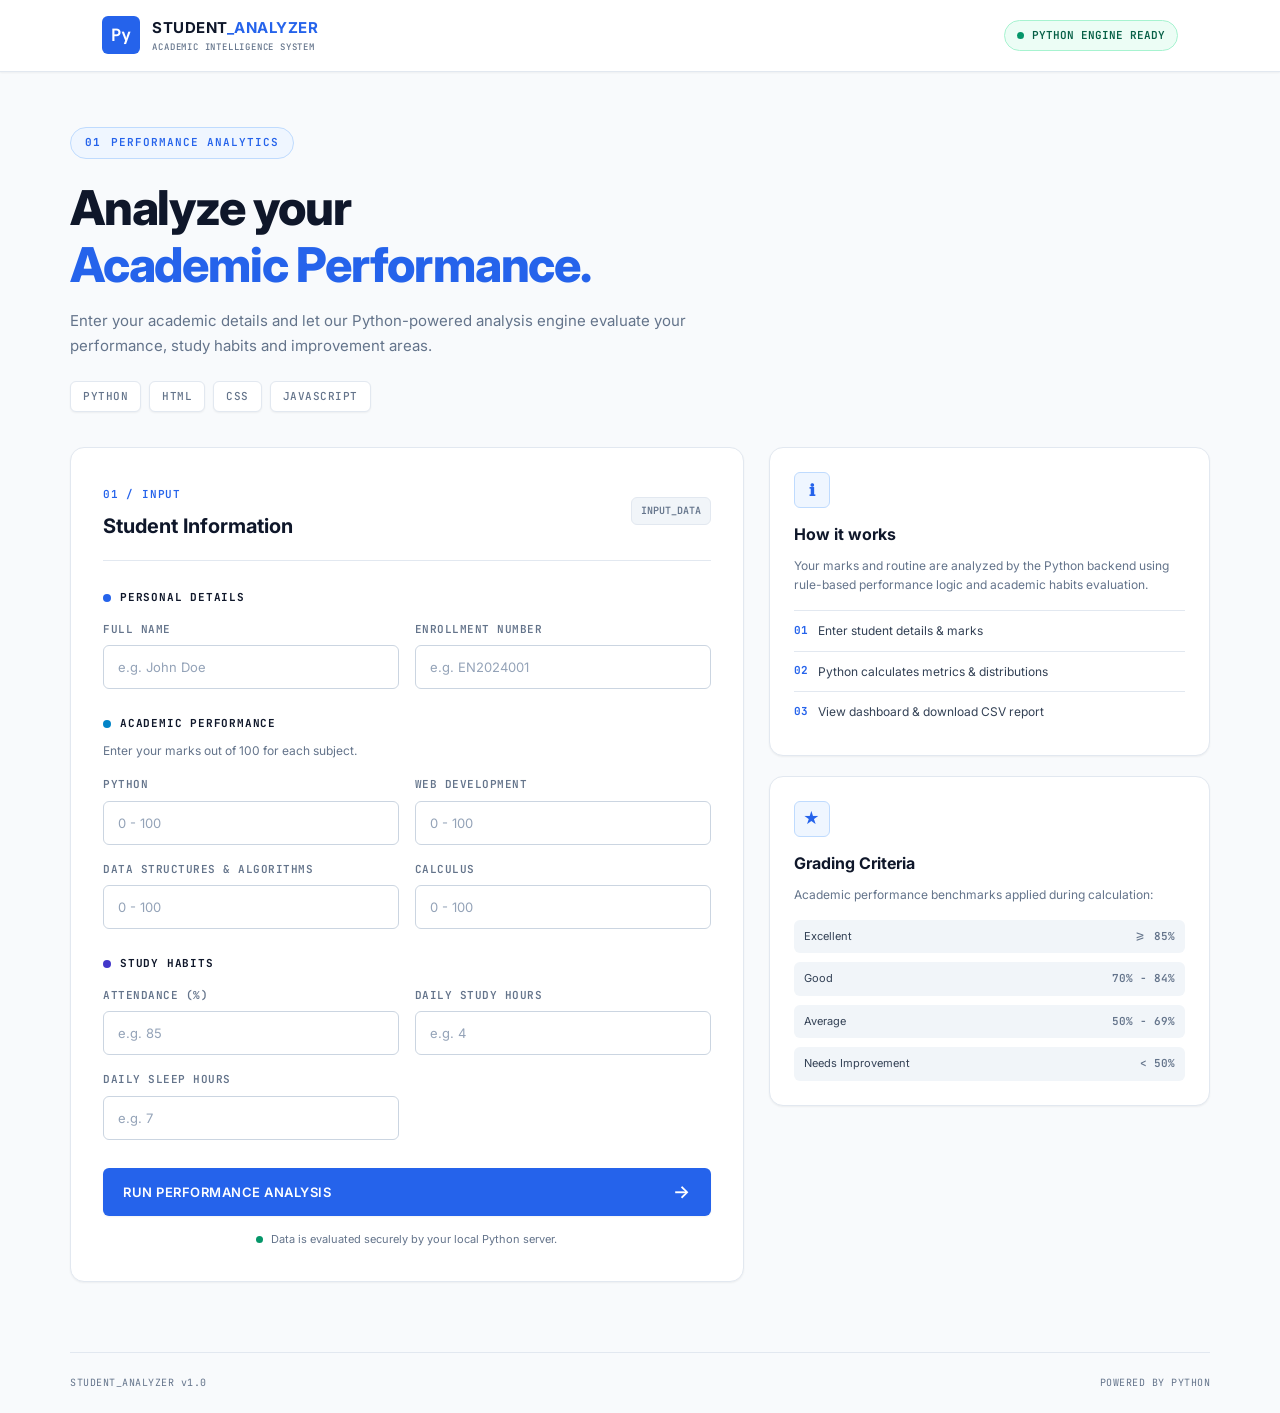
==== static/index.html @ 6b991721 "Add files via upload" ====
<!DOCTYPE html>
<html lang="en">

<head>
    <meta charset="UTF-8">
    <meta name="viewport" content="width=device-width, initial-scale=1.0">

    <title>Student Performance Analyzer</title>

    <link rel="stylesheet" href="style.css">

    <link
        href="https://fonts.googleapis.com/css2?family=Inter:wght@400;500;600;700;800&family=JetBrains+Mono:wght@400;500;600&display=swap"
        rel="stylesheet">
</head>

<body>

    <!-- NAVBAR -->
    <nav class="navbar">
        <div class="brand">
            <div class="brand-icon">Py</div>

            <div>
                <h2>STUDENT<span>_ANALYZER</span></h2>
                <small>ACADEMIC INTELLIGENCE SYSTEM</small>
            </div>
        </div>

        <div class="nav-status">
            <span class="live-dot"></span>
            PYTHON ENGINE READY
        </div>
    </nav>


    <main class="container">

        <!-- HERO SECTION -->
        <section class="hero">

            <div class="terminal-tag">
                <span>01</span>
                PERFORMANCE ANALYTICS
            </div>

            <h1>
                Analyze your <br>
                <span class="gradient-text">Academic Performance.</span>
            </h1>

            <p class="subtitle">
                Enter your academic details and let our Python-powered
                analysis engine evaluate your performance, study habits
                and improvement areas.
            </p>

            <div class="tech-stack">
                <span>PYTHON</span>
                <span>HTML</span>
                <span>CSS</span>
                <span>JAVASCRIPT</span>
            </div>

        </section>


        <!-- MAIN CONTENT -->
        <section class="main-layout">

            <!-- STUDENT FORM -->
            <div class="card form-card">

                <div class="section-heading">
                    <div>
                        <span class="section-number">01 / INPUT</span>
                        <h2>Student Information</h2>
                    </div>

                    <span class="code-label">INPUT_DATA</span>
                </div>


                <form id="studentForm">

                    <!-- PERSONAL DETAILS -->
                    <div class="form-section-title">
                        <span class="section-dot"></span>
                        PERSONAL DETAILS
                    </div>

                    <div class="form-grid">

                        <div class="field">
                            <label for="name">FULL NAME</label>
                            <input type="text" id="name" name="name" placeholder="e.g. John Doe" autocomplete="name" required>
                        </div>

                        <div class="field">
                            <label for="enrollment">ENROLLMENT NUMBER</label>
                            <input type="text" id="enrollment" name="enrollment" placeholder="e.g. EN2024001" autocomplete="off" required>
                        </div>

                    </div>


                    <!-- SUBJECT MARKS -->
                    <div class="form-section-title">
                        <span class="section-dot blue"></span>
                        ACADEMIC PERFORMANCE
                    </div>

                    <p class="helper">
                        Enter your marks out of 100 for each subject.
                    </p>

                    <div class="form-grid">

                        <div class="field">
                            <label for="python">PYTHON</label>
                            <input type="number" id="python" name="Python" placeholder="0 - 100" min="0" max="100"
                                step="0.01" required>
                        </div>

                        <div class="field">
                            <label for="web_development">WEB DEVELOPMENT</label>
                            <input type="number" id="web_development" name="Web Development" placeholder="0 - 100"
                                min="0" max="100" step="0.01" required>
                        </div>

                        <div class="field">
                            <label for="dsa">DATA STRUCTURES &amp; ALGORITHMS</label>
                            <input type="number" id="dsa" name="DSA" placeholder="0 - 100" min="0" max="100" step="0.01"
                                required>
                        </div>

                        <div class="field">
                            <label for="calculus">CALCULUS</label>
                            <input type="number" id="calculus" name="Calculus" placeholder="0 - 100" min="0" max="100"
                                step="0.01" required>
                        </div>

                    </div>


                    <!-- STUDY HABITS -->
                    <div class="form-section-title">
                        <span class="section-dot purple"></span>
                        STUDY HABITS
                    </div>

                    <div class="form-grid">

                        <div class="field">
                            <label for="attendance">ATTENDANCE (%)</label>
                            <input type="number" id="attendance" name="attendance" placeholder="e.g. 85" min="0"
                                max="100" step="0.01" required>
                        </div>

                        <div class="field">
                            <label for="study_hours">DAILY STUDY HOURS</label>
                            <input type="number" id="study_hours" name="study_hours" placeholder="e.g. 4" min="0"
                                max="24" step="0.5" required>
                        </div>

                        <div class="field">
                            <label for="sleep_hours">DAILY SLEEP HOURS</label>
                            <input type="number" id="sleep_hours" name="sleep_hours" placeholder="e.g. 7" min="0"
                                max="24" step="0.5" required>
                        </div>

                    </div>


                    <!-- ERROR MESSAGE -->
                    <div id="errorMessage" class="error-message"></div>


                    <!-- SUBMIT BUTTON -->
                    <button type="submit" class="button" id="analyzeButton">
                        <span>RUN PERFORMANCE ANALYSIS</span>
                        <span class="button-arrow">→</span>
                    </button>

                    <p class="form-note">
                        <span class="live-dot"></span>
                        Data is evaluated securely by your local Python server.
                    </p>

                </form>

            </div>


            <!-- SIDE PANEL -->
            <aside class="side-panel">

                <div class="info-card">
                    <div class="info-icon">ℹ</div>
                    <h3>How it works</h3>
                    <p>
                        Your marks and routine are analyzed by the Python backend
                        using rule-based performance logic and academic habits evaluation.
                    </p>

                    <div class="mini-info">
                        <span>01</span> Enter student details &amp; marks
                    </div>

                    <div class="mini-info">
                        <span>02</span> Python calculates metrics &amp; distributions
                    </div>

                    <div class="mini-info">
                        <span>03</span> View dashboard &amp; download CSV report
                    </div>
                </div>

                <div class="info-card">
                    <div class="info-icon">★</div>
                    <h3>Grading Criteria</h3>
                    <p>
                        Academic performance benchmarks applied during calculation:
                    </p>

                    <div class="criteria-list">
                        <div class="criteria-row">
                            <span>Excellent</span>
                            <span class="criteria-score">&gt;= 85%</span>
                        </div>
                        <div class="criteria-row">
                            <span>Good</span>
                            <span class="criteria-score">70% - 84%</span>
                        </div>
                        <div class="criteria-row">
                            <span>Average</span>
                            <span class="criteria-score">50% - 69%</span>
                        </div>
                        <div class="criteria-row">
                            <span>Needs Improvement</span>
                            <span class="criteria-score">&lt; 50%</span>
                        </div>
                    </div>
                </div>

            </aside>

        </section>


        <!-- FOOTER -->
        <footer class="footer">
            <span>STUDENT_ANALYZER v1.0</span>
            <span>POWERED BY PYTHON</span>
        </footer>

    </main>


    <!-- JAVASCRIPT -->
    <script src="app.js"></script>

</body>

</html>
---- static/style.css ----
/* =====================================
   STUDENT PERFORMANCE ANALYZER
   CLEAN & PROFESSIONAL STYLESHEET
   Static, simple, and high-readability design
===================================== */

:root {
    /* Background & Surfaces */
    --bg: #f8fafc;
    --card: #ffffff;
    --card-subtle: #f1f5f9;
    --card-hover: #f8fafc;
    --border: #e2e8f0;
    --border-hover: #cbd5e1;
    --border-focus: #2563eb;

    /* Typography */
    --text: #0f172a;
    --text-body: #334155;
    --muted: #64748b;
    --muted-light: #94a3b8;

    /* Primary Accent (Classic Slate Blue) */
    --primary: #2563eb;
    --primary-hover: #1d4ed8;
    --primary-light: #eff6ff;
    --primary-border: #bfdbfe;

    /* Status Colors (Solid, calm & standard) */
    --success: #059669;
    --success-light: #ecfdf5;
    --success-border: #a7f3d0;
    --success-text: #065f46;

    --info: #0284c7;
    --info-light: #f0f9ff;
    --info-border: #bae6fd;
    --info-text: #0369a1;

    --warning: #d97706;
    --warning-light: #fffbeb;
    --warning-border: #fde68a;
    --warning-text: #92400e;

    --danger: #dc2626;
    --danger-light: #fef2f2;
    --danger-border: #fecaca;
    --danger-text: #991b1b;

    /* Subject Distribution Palette */
    --subj-python: #4338ca;
    --subj-web: #0284c7;
    --subj-dsa: #059669;
    --subj-calc: #d97706;
    --chart-track: #e2e8f0;

    /* Fonts & Radii */
    --font: "Inter", -apple-system, BlinkMacSystemFont, "Segoe UI", Roboto, sans-serif;
    --mono: "JetBrains Mono", Consolas, Menlo, monospace;
    --radius-sm: 6px;
    --radius-md: 10px;
    --radius-lg: 14px;

    /* Shadows */
    --shadow-sm: 0 1px 2px 0 rgba(0, 0, 0, 0.05);
    --shadow-md: 0 4px 6px -1px rgba(0, 0, 0, 0.06), 0 2px 4px -2px rgba(0, 0, 0, 0.04);
    --shadow-lg: 0 10px 15px -3px rgba(0, 0, 0, 0.08), 0 4px 6px -4px rgba(0, 0, 0, 0.03);
}

* {
    margin: 0;
    padding: 0;
    box-sizing: border-box;
}

html {
    scroll-behavior: smooth;
}

body {
    background-color: var(--bg);
    color: var(--text-body);
    font-family: var(--font);
    min-height: 100vh;
    line-height: 1.6;
    overflow-x: hidden;
    -webkit-font-smoothing: antialiased;
}


/* =====================================
   NAVBAR
===================================== */

.navbar {
    height: 72px;
    width: 100%;
    padding: 0 8%;
    display: flex;
    align-items: center;
    justify-content: space-between;

    border-bottom: 1px solid var(--border);
    background: #ffffff;
    box-shadow: var(--shadow-sm);

    position: sticky;
    top: 0;
    z-index: 100;
}

.brand {
    display: flex;
    align-items: center;
    gap: 12px;
    text-decoration: none;
    color: inherit;
}

.brand-icon {
    width: 38px;
    height: 38px;
    border-radius: var(--radius-sm);

    display: grid;
    place-items: center;

    font-family: var(--mono);
    font-weight: 700;
    font-size: 17px;

    color: #ffffff;
    background: var(--primary);
}

.brand h2 {
    font-size: 15px;
    letter-spacing: 0.5px;
    font-weight: 700;
    color: var(--text);
}

.brand h2 span {
    color: var(--primary);
}

.brand small {
    display: block;
    color: var(--muted);
    font-family: var(--mono);
    font-size: 9px;
    letter-spacing: 0.8px;
    font-weight: 500;
}

.nav-status {
    display: inline-flex;
    align-items: center;
    gap: 8px;

    font-family: var(--mono);
    font-size: 11px;
    font-weight: 600;
    color: var(--success-text);

    background: var(--success-light);
    border: 1px solid var(--success-border);
    padding: 6px 12px;
    border-radius: 9999px;
}

.live-dot {
    height: 7px;
    width: 7px;
    border-radius: 50%;
    display: inline-block;
    background: var(--success);
}


/* =====================================
   MAIN CONTAINER
===================================== */

.container {
    width: min(1140px, 92%);
    margin: 0 auto;
}


/* =====================================
   HERO SECTION
===================================== */

.hero {
    padding: 55px 0 35px;
    max-width: 800px;
}

.terminal-tag {
    display: inline-flex;
    align-items: center;
    gap: 10px;

    color: var(--primary);
    font-family: var(--mono);
    font-size: 11px;
    font-weight: 600;
    letter-spacing: 1px;

    border: 1px solid var(--primary-border);
    background: var(--primary-light);

    padding: 6px 14px;
    border-radius: 9999px;
    margin-bottom: 20px;
}

.terminal-tag span {
    color: var(--primary);
    font-weight: 700;
}

.hero h1 {
    font-size: clamp(32px, 4.5vw, 48px);
    line-height: 1.2;
    letter-spacing: -1.2px;
    font-weight: 800;
    color: var(--text);
}

.gradient-text {
    color: var(--primary);
}

.subtitle {
    margin-top: 14px;
    max-width: 640px;
    color: var(--muted);
    font-size: 15px;
    line-height: 1.7;
}

.tech-stack {
    display: flex;
    flex-wrap: wrap;
    gap: 8px;
    margin-top: 22px;
}

.tech-stack span {
    font-family: var(--mono);
    font-size: 11px;
    letter-spacing: 0.5px;
    font-weight: 500;

    padding: 6px 12px;
    color: var(--muted);

    border: 1px solid var(--border);
    background: var(--card);
    border-radius: var(--radius-sm);
    box-shadow: var(--shadow-sm);
}


/* =====================================
   MAIN LAYOUT (Form + Guidelines Panel)
===================================== */

.main-layout {
    display: grid;
    grid-template-columns: minmax(0, 1.45fr) minmax(280px, 0.95fr);
    gap: 25px;
    align-items: start;
    padding-bottom: 60px;
}


/* =====================================
   CARDS
===================================== */

.card {
    background: var(--card);
    border: 1px solid var(--border);
    border-radius: var(--radius-lg);
    box-shadow: var(--shadow-sm);
}

.form-card {
    padding: 32px;
}

.section-heading {
    display: flex;
    align-items: center;
    justify-content: space-between;
    gap: 15px;
    margin-bottom: 28px;
    border-bottom: 1px solid var(--border);
    padding-bottom: 18px;
}

.section-number {
    font-family: var(--mono);
    color: var(--primary);
    font-size: 11px;
    font-weight: 600;
    letter-spacing: 0.8px;
}

.section-heading h2 {
    font-size: 20px;
    font-weight: 700;
    color: var(--text);
    margin-top: 4px;
}

.code-label {
    color: var(--muted);
    background: var(--card-subtle);
    border: 1px solid var(--border);
    border-radius: var(--radius-sm);
    padding: 5px 9px;

    font-family: var(--mono);
    font-size: 10px;
    font-weight: 600;
}


/* =====================================
   FORM
===================================== */

.form-section-title {
    display: flex;
    align-items: center;
    gap: 9px;

    font-family: var(--mono);
    font-size: 11px;
    font-weight: 700;
    letter-spacing: 0.8px;

    color: var(--text);
    margin: 26px 0 14px;
}

.section-dot {
    height: 8px;
    width: 8px;
    background: var(--primary);
    border-radius: 50%;
}

.section-dot.blue {
    background: var(--info);
}

.section-dot.purple {
    background: var(--subj-python);
}

.helper {
    color: var(--muted);
    font-size: 12px;
    margin-top: -6px;
    margin-bottom: 16px;
}

.form-grid {
    display: grid;
    grid-template-columns: repeat(2, minmax(0, 1fr));
    gap: 16px;
}

.field {
    display: flex;
    flex-direction: column;
    gap: 7px;
}

.field label {
    font-family: var(--mono);
    font-size: 11px;
    font-weight: 600;
    color: var(--muted);
    letter-spacing: 0.5px;
}

.field input {
    width: 100%;
    height: 44px;

    background: #ffffff;
    border: 1px solid var(--border-hover);
    border-radius: var(--radius-sm);

    color: var(--text);
    padding: 0 14px;

    font-family: var(--font);
    font-size: 13px;

    outline: none;
    transition: border-color 0.2s, box-shadow 0.2s;
}

.field input::placeholder {
    color: var(--muted-light);
}

.field input:hover {
    border-color: #94a3b8;
}

.field input:focus {
    border-color: var(--primary);
    box-shadow: 0 0 0 3px rgba(37, 99, 235, 0.12);
}


/* =====================================
   SUBMIT BUTTON
===================================== */

.button {
    width: 100%;
    height: 48px;

    margin-top: 28px;
    padding: 0 20px;

    display: flex;
    align-items: center;
    justify-content: space-between;

    border: none;
    border-radius: var(--radius-sm);

    background: var(--primary);
    color: #ffffff;

    font-family: var(--font);
    font-size: 13px;
    font-weight: 600;
    letter-spacing: 0.5px;

    cursor: pointer;
    transition: background-color 0.2s, transform 0.15s, box-shadow 0.2s;
    box-shadow: var(--shadow-sm);
}

.button:hover {
    background: var(--primary-hover);
    box-shadow: var(--shadow-md);
}

.button:active {
    transform: translateY(1px);
}

.button:disabled {
    background: #94a3b8;
    cursor: not-allowed;
    box-shadow: none;
}

.button-arrow {
    font-size: 18px;
    line-height: 1;
}

.form-note {
    display: flex;
    align-items: center;
    justify-content: center;
    gap: 8px;

    color: var(--muted);
    font-size: 11px;
    margin-top: 15px;
}


/* =====================================
   ERROR MESSAGE
===================================== */

.error-message {
    display: none;
    color: var(--danger-text);

    background: var(--danger-light);
    border: 1px solid var(--danger-border);

    padding: 12px 16px;
    margin-top: 18px;

    font-size: 13px;
    line-height: 1.5;
    border-radius: var(--radius-sm);
    font-weight: 500;
}

.error-message.show {
    display: block;
}


/* =====================================
   SIDE PANEL (Guidelines & Criteria)
===================================== */

.side-panel {
    display: flex;
    flex-direction: column;
    gap: 20px;
}

.info-card {
    background: var(--card);
    border: 1px solid var(--border);
    border-radius: var(--radius-lg);
    padding: 24px;
    box-shadow: var(--shadow-sm);
}

.info-icon {
    width: 36px;
    height: 36px;

    display: grid;
    place-items: center;

    border-radius: var(--radius-sm);
    color: var(--primary);
    background: var(--primary-light);
    border: 1px solid var(--primary-border);

    font-size: 16px;
    font-weight: 700;
}

.info-card h3 {
    margin: 14px 0 8px;
    font-size: 16px;
    font-weight: 700;
    color: var(--text);
}

.info-card > p {
    color: var(--muted);
    font-size: 12px;
    line-height: 1.6;
    margin-bottom: 16px;
}

.mini-info {
    display: flex;
    align-items: center;
    gap: 10px;

    padding: 10px 0;
    border-top: 1px solid var(--border);

    color: var(--text-body);
    font-size: 12px;
}

.mini-info span {
    font-family: var(--mono);
    color: var(--primary);
    font-weight: 700;
    font-size: 11px;
}

.criteria-list {
    display: flex;
    flex-direction: column;
    gap: 9px;
    margin-top: 14px;
}

.criteria-row {
    display: flex;
    align-items: center;
    justify-content: space-between;
    padding: 8px 10px;
    border-radius: var(--radius-sm);
    background: var(--card-subtle);
    font-size: 11px;
}

.criteria-score {
    font-family: var(--mono);
    font-weight: 600;
    color: var(--muted);
}


/* =====================================
   RESULT DASHBOARD
===================================== */

.result-container {
    padding-top: 10px;
}

.result-hero {
    padding: 45px 0 25px;
}

.result-hero h1 {
    font-size: clamp(30px, 4vw, 44px);
    margin-top: 4px;
    letter-spacing: -1px;
    font-weight: 800;
    color: var(--text);
}


/* STUDENT DETAILS CARD */

.student-card {
    display: flex;
    align-items: center;
    gap: 18px;
    padding: 22px 26px;
    margin-bottom: 22px;

    background: var(--card);
    border: 1px solid var(--border);
    border-radius: var(--radius-lg);
    box-shadow: var(--shadow-sm);
}

.student-avatar {
    width: 52px;
    height: 52px;
    flex-shrink: 0;

    display: grid;
    place-items: center;

    border-radius: var(--radius-md);
    background: var(--primary);

    color: #ffffff;
    font-size: 21px;
    font-weight: 700;
}

.student-details {
    flex: 1;
    min-width: 0;
}

.student-details h2 {
    font-size: 19px;
    font-weight: 700;
    color: var(--text);
    margin: 3px 0;
    overflow-wrap: anywhere;
}

.student-details p {
    color: var(--muted);
    font-family: var(--mono);
    font-size: 12px;
    overflow-wrap: anywhere;
}

.status-pill {
    display: inline-flex;
    align-items: center;
    justify-content: center;

    padding: 6px 12px;
    border-radius: var(--radius-sm);

    font-family: var(--mono);
    font-size: 10px;
    font-weight: 700;
    letter-spacing: 0.5px;

    color: var(--muted);
    background: var(--card-subtle);
    border: 1px solid var(--border);
}

.status-pill.excellent {
    color: var(--success-text);
    background: var(--success-light);
    border-color: var(--success-border);
}

.status-pill.good {
    color: var(--primary);
    background: var(--primary-light);
    border-color: var(--primary-border);
}

.status-pill.average {
    color: var(--warning-text);
    background: var(--warning-light);
    border-color: var(--warning-border);
}

.status-pill.needs-work,
.status-pill.needs-improvement {
    color: var(--danger-text);
    background: var(--danger-light);
    border-color: var(--danger-border);
}


/* STATS */

.stats-grid {
    display: grid;
    grid-template-columns: repeat(4, minmax(0, 1fr));
    gap: 16px;
    margin-bottom: 22px;
}

.stat-card {
    min-width: 0;
    padding: 20px 18px;

    background: var(--card);
    border: 1px solid var(--border);
    border-radius: var(--radius-md);
    box-shadow: var(--shadow-sm);

    transition: border-color 0.2s, box-shadow 0.2s;
}

.stat-card:hover {
    border-color: var(--border-hover);
    box-shadow: var(--shadow-md);
}

.stat-label {
    color: var(--muted);
    font-family: var(--mono);
    font-size: 10px;
    font-weight: 600;
    letter-spacing: 0.6px;
}

.stat-value {
    font-size: clamp(22px, 2.5vw, 28px);
    font-weight: 800;
    color: var(--text);
    margin: 10px 0 6px;
    overflow-wrap: anywhere;
}

.stat-subject {
    font-size: clamp(16px, 1.8vw, 21px);
    color: var(--primary);
}

.stat-note {
    color: var(--muted-light);
    font-size: 11px;
}


/* OVERALL PROGRESS */

.total-summary {
    padding: 24px 26px;
    margin-bottom: 22px;
}

.summary-top {
    display: flex;
    justify-content: space-between;
    align-items: center;
    gap: 15px;
    margin-bottom: 18px;
}

.summary-top h2 {
    font-size: 18px;
    font-weight: 700;
    color: var(--text);
    margin-top: 4px;
}

.summary-percent {
    font-size: 22px;
    font-weight: 800;
    color: var(--primary);
    font-family: var(--mono);
}

.progress-track {
    width: 100%;
    height: 10px;
    background: var(--chart-track);
    border-radius: 9999px;
    overflow: hidden;
}

.progress-fill {
    height: 100%;
    width: 0%;
    background: var(--primary);
    border-radius: 9999px;
    transition: width 0.8s ease;
}

.summary-bottom {
    display: flex;
    justify-content: space-between;
    margin-top: 8px;
    color: var(--muted);
    font-family: var(--mono);
    font-size: 10px;
}


/* CHARTS */

.charts-grid {
    display: grid;
    grid-template-columns: repeat(2, minmax(0, 1fr));
    gap: 20px;
    margin-bottom: 22px;
}

.chart-card {
    min-width: 0;
    padding: 24px;
}

.chart-card .section-heading {
    margin-bottom: 12px;
    border-bottom: none;
    padding-bottom: 0;
}

.chart-card .section-heading h2 {
    font-size: 17px;
}

.pie-wrap {
    display: flex;
    justify-content: center;
    padding: 15px 0 20px;
}

.pie-chart {
    width: 180px;
    height: 180px;
    border-radius: 50%;

    display: grid;
    place-items: center;
    position: relative;
    border: 1px solid var(--border);
}

.pie-chart::before {
    content: "";
    position: absolute;
    width: 120px;
    height: 120px;
    border-radius: 50%;
    background: #ffffff;
    box-shadow: inset 0 1px 3px rgba(0, 0, 0, 0.05);
}

.chart-center {
    position: relative;
    z-index: 1;
    display: flex;
    flex-direction: column;
    align-items: center;
}

.chart-center strong {
    font-size: 24px;
    font-weight: 800;
    color: var(--text);
    font-family: var(--mono);
}

.chart-center span {
    margin-top: 3px;
    color: var(--muted);
    font-family: var(--mono);
    font-size: 9px;
    letter-spacing: 0.6px;
    font-weight: 600;
}

.chart-legend {
    display: flex;
    flex-direction: column;
    gap: 10px;
}

.legend-item {
    display: flex;
    align-items: center;
    gap: 9px;
    color: var(--text-body);
    font-size: 12px;
    min-width: 0;
}

.legend-item strong {
    margin-left: auto;
    color: var(--text);
    font-family: var(--mono);
    font-size: 11px;
}

.legend-dot {
    width: 10px;
    height: 10px;
    flex-shrink: 0;
    border-radius: 3px;
}

.attendance-dot {
    background: var(--success);
}

.remaining-dot {
    background: var(--chart-track);
}


/* SUBJECT TABLE */

.table-card {
    padding: 26px;
    margin-bottom: 22px;
}

.table-wrap {
    width: 100%;
    overflow-x: auto;
}

table {
    width: 100%;
    border-collapse: collapse;
    min-width: 530px;
    text-align: left;
}

th {
    color: var(--muted);
    font-family: var(--mono);
    font-size: 10px;
    font-weight: 700;
    letter-spacing: 0.6px;
    padding: 14px 12px;
    border-bottom: 2px solid var(--border);
    background: var(--card-subtle);
}

td {
    padding: 15px 12px;
    font-size: 13px;
    border-bottom: 1px solid var(--border);
    color: var(--text-body);
}

td:first-child {
    font-weight: 600;
    color: var(--text);
}

.table-progress {
    width: 120px;
    height: 7px;
    background: var(--chart-track);
    border-radius: 9999px;
    overflow: hidden;
}

.table-progress div {
    height: 100%;
    background: var(--primary);
    border-radius: 9999px;
}


/* HABITS */

.habits-card {
    padding: 26px;
    margin-bottom: 22px;
}

.habit-grid {
    display: grid;
    grid-template-columns: repeat(3, minmax(0, 1fr));
    gap: 14px;
    margin-bottom: 18px;
}

.habit-item {
    display: flex;
    align-items: center;
    gap: 12px;
    min-width: 0;

    padding: 16px 14px;
    background: var(--card-subtle);
    border: 1px solid var(--border);
    border-radius: var(--radius-md);
}

.habit-icon {
    width: 36px;
    height: 36px;
    flex-shrink: 0;

    display: grid;
    place-items: center;

    border-radius: var(--radius-sm);
    background: var(--primary-light);
    color: var(--primary);
    font-size: 16px;
    font-weight: 700;
}

.habit-item div {
    min-width: 0;
}

.habit-item div span {
    display: block;
    color: var(--muted);
    font-family: var(--mono);
    font-size: 9px;
    font-weight: 600;
    line-height: 1.4;
}

.habit-item strong {
    display: block;
    margin-top: 4px;
    font-size: 15px;
    color: var(--text);
    overflow-wrap: anywhere;
}

.habit-observations {
    display: grid;
    gap: 8px;
}

.habit-observation {
    padding: 11px 14px;
    border: 1px solid var(--success-border);
    background: var(--success-light);
    border-radius: var(--radius-sm);

    color: var(--success-text);
    font-size: 12px;
    line-height: 1.5;
    font-weight: 500;
}


/* RECOMMENDATIONS */

.recommendations-card {
    padding: 26px;
    margin-bottom: 25px;
}

.recommendations {
    display: grid;
    gap: 10px;
}

.recommendation-item {
    display: flex;
    align-items: flex-start;
    gap: 12px;

    padding: 14px 16px;
    background: var(--card-subtle);
    border: 1px solid var(--border);
    border-radius: var(--radius-sm);
}

.recommendation-icon {
    width: 24px;
    height: 24px;
    flex-shrink: 0;

    display: grid;
    place-items: center;

    color: var(--primary);
    background: var(--primary-light);
    border-radius: var(--radius-sm);
    font-size: 12px;
    font-weight: 700;
}

.recommendation-item p {
    color: var(--text-body);
    font-size: 13px;
    line-height: 1.6;
}


/* ACTION BUTTONS */

.action-buttons {
    display: flex;
    gap: 14px;
    margin: 25px 0 40px;
}

.secondary-button {
    flex: 1;
    min-height: 48px;
    padding: 12px 18px;

    border: 1px solid var(--border-hover);
    border-radius: var(--radius-sm);

    background: #ffffff;
    color: var(--text-body);

    font-family: var(--font);
    font-size: 12px;
    font-weight: 600;

    cursor: pointer;
    transition: background-color 0.2s, border-color 0.2s;
    box-shadow: var(--shadow-sm);
}

.secondary-button:hover {
    border-color: #94a3b8;
    background: var(--card-subtle);
}

.download-button {
    flex: 1;
    margin-top: 0;
}


/* =====================================
   FOOTER
===================================== */

.footer {
    border-top: 1px solid var(--border);

    padding: 22px 0;
    margin-top: 10px;

    display: flex;
    justify-content: space-between;
    gap: 15px;

    color: var(--muted);
    font-family: var(--mono);
    font-size: 10px;
    letter-spacing: 0.5px;
}


/* =====================================
   RESPONSIVE DESIGN
===================================== */

@media (max-width: 900px) {

    .main-layout {
        grid-template-columns: 1fr;
    }

    .side-panel {
        display: grid;
        grid-template-columns: repeat(2, minmax(0, 1fr));
    }

    .stats-grid {
        grid-template-columns: repeat(2, minmax(0, 1fr));
    }

    .charts-grid {
        grid-template-columns: 1fr;
    }

    .hero {
        padding-top: 40px;
    }
}

@media (max-width: 600px) {

    .navbar {
        height: 64px;
        padding: 0 5%;
    }

    .brand h2 {
        font-size: 13px;
    }

    .brand small {
        font-size: 8px;
    }

    .brand-icon {
        width: 32px;
        height: 32px;
        font-size: 14px;
    }

    .nav-status {
        font-size: 9px;
        padding: 4px 8px;
    }

    .container {
        width: 92%;
    }

    .hero {
        padding: 35px 0 25px;
    }

    .hero h1 {
        letter-spacing: -0.8px;
    }

    .subtitle {
        font-size: 13px;
    }

    .form-card {
        padding: 20px 16px;
    }

    .form-grid {
        grid-template-columns: 1fr;
    }

    .side-panel {
        grid-template-columns: 1fr;
    }

    .section-heading h2 {
        font-size: 18px;
    }

    .student-card {
        flex-wrap: wrap;
        padding: 16px;
    }

    .student-card .status-pill {
        margin-left: auto;
    }

    .stats-grid {
        gap: 10px;
    }

    .stat-card {
        padding: 14px 12px;
    }

    .stat-label {
        font-size: 9px;
    }

    .total-summary,
    .chart-card,
    .table-card,
    .habits-card,
    .recommendations-card {
        padding: 18px 14px;
    }

    .habit-grid {
        grid-template-columns: 1fr;
    }

    .action-buttons {
        flex-direction: column;
    }

    .result-hero {
        padding-top: 35px;
    }

    .footer {
        flex-direction: column;
        align-items: center;
        gap: 8px;
        text-align: center;
    }
}
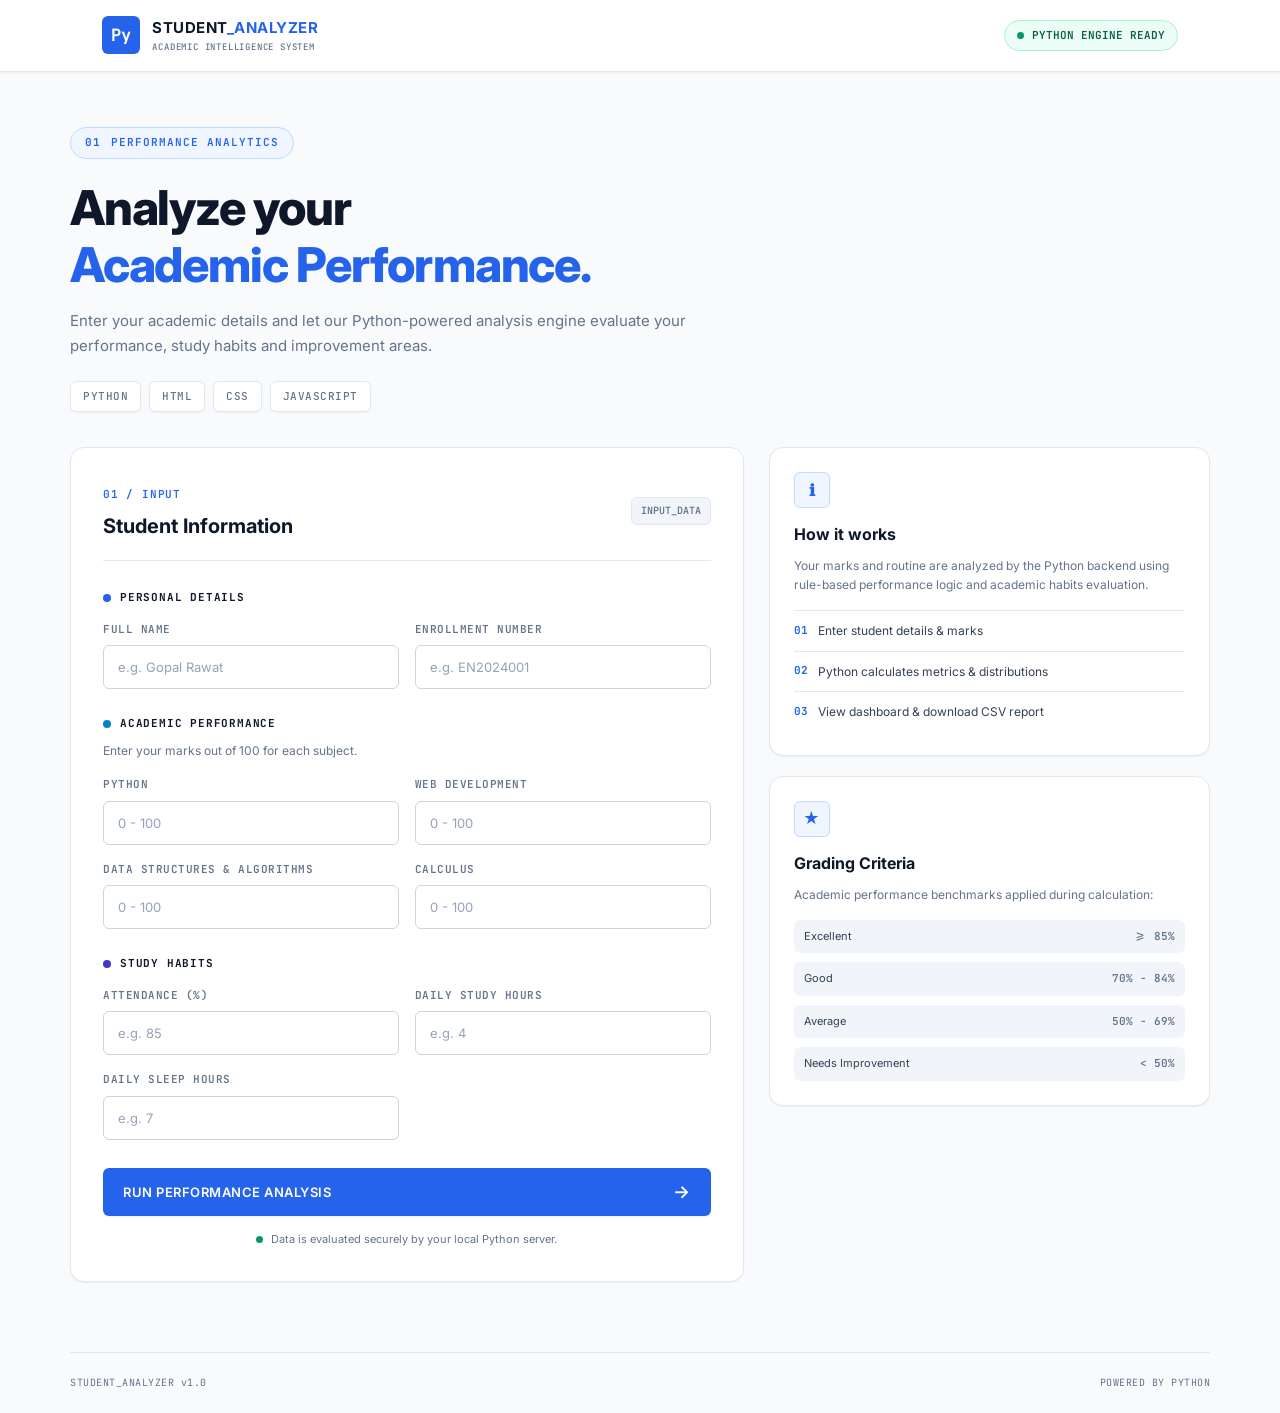
==== commit aba2831e: "Update index.html" ====
--- a/static/index.html
+++ b/static/index.html
@@ -93,7 +93,7 @@
 
                         <div class="field">
                             <label for="name">FULL NAME</label>
-                            <input type="text" id="name" name="name" placeholder="e.g. John Doe" autocomplete="name" required>
+                            <input type="text" id="name" name="name" placeholder="e.g. Gopal Rawat" autocomplete="name" required>
                         </div>
 
                         <div class="field">
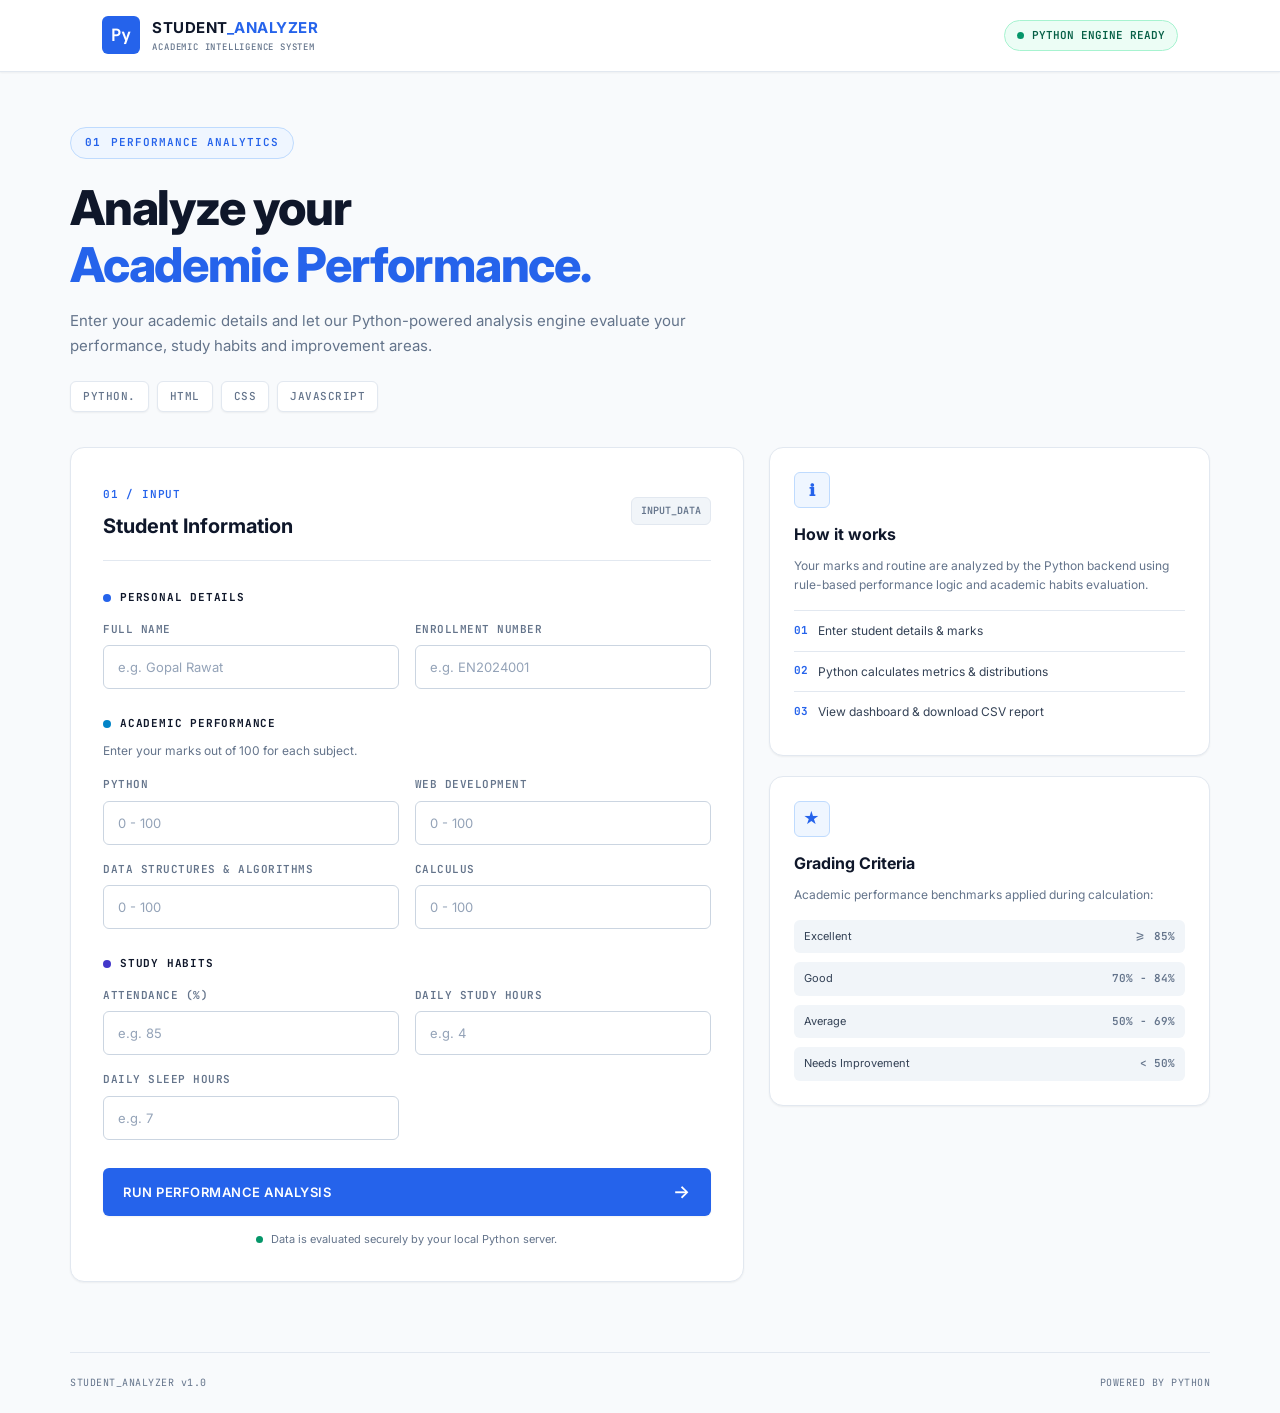
==== commit 288f1e78: "Update tech stack display to include a period after PYTHON" ====
--- a/static/index.html
+++ b/static/index.html
@@ -56,7 +56,7 @@
             </p>
 
             <div class="tech-stack">
-                <span>PYTHON</span>
+                <span>PYTHON.</span>
                 <span>HTML</span>
                 <span>CSS</span>
                 <span>JAVASCRIPT</span>
